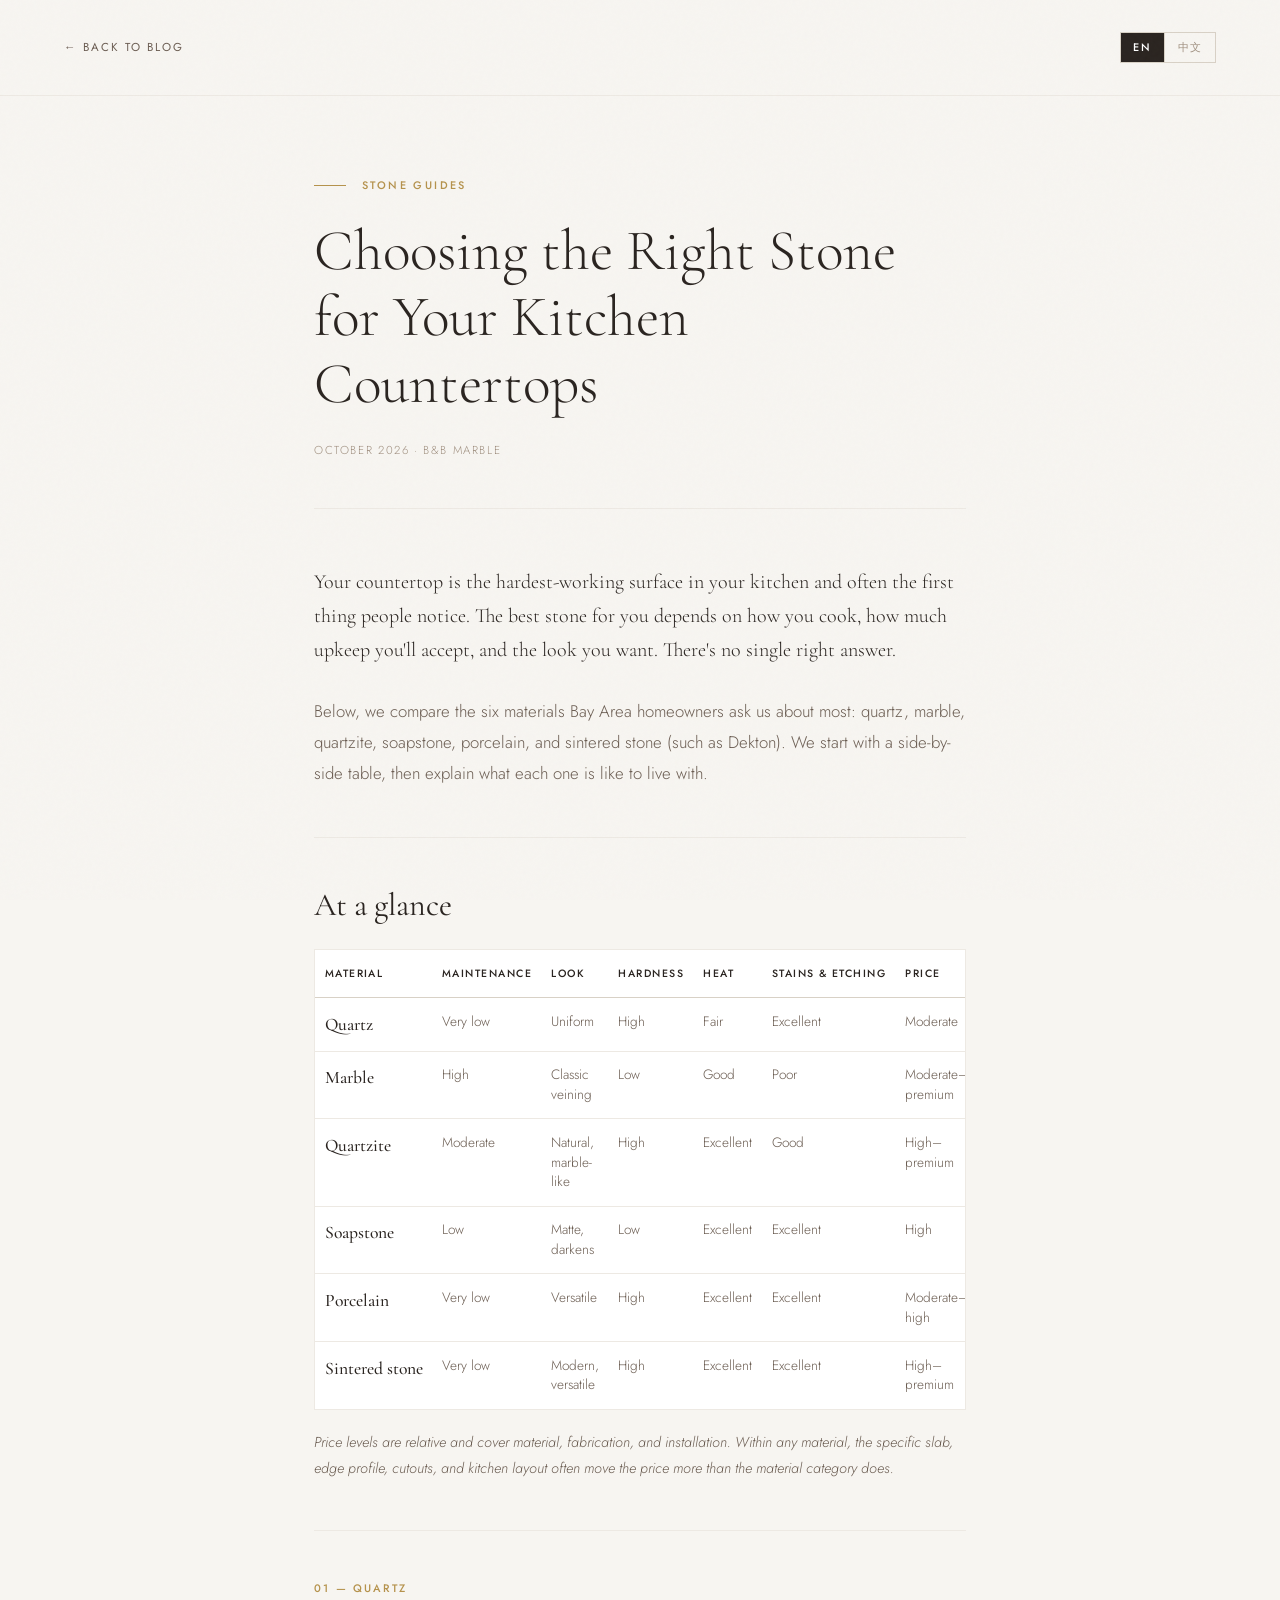
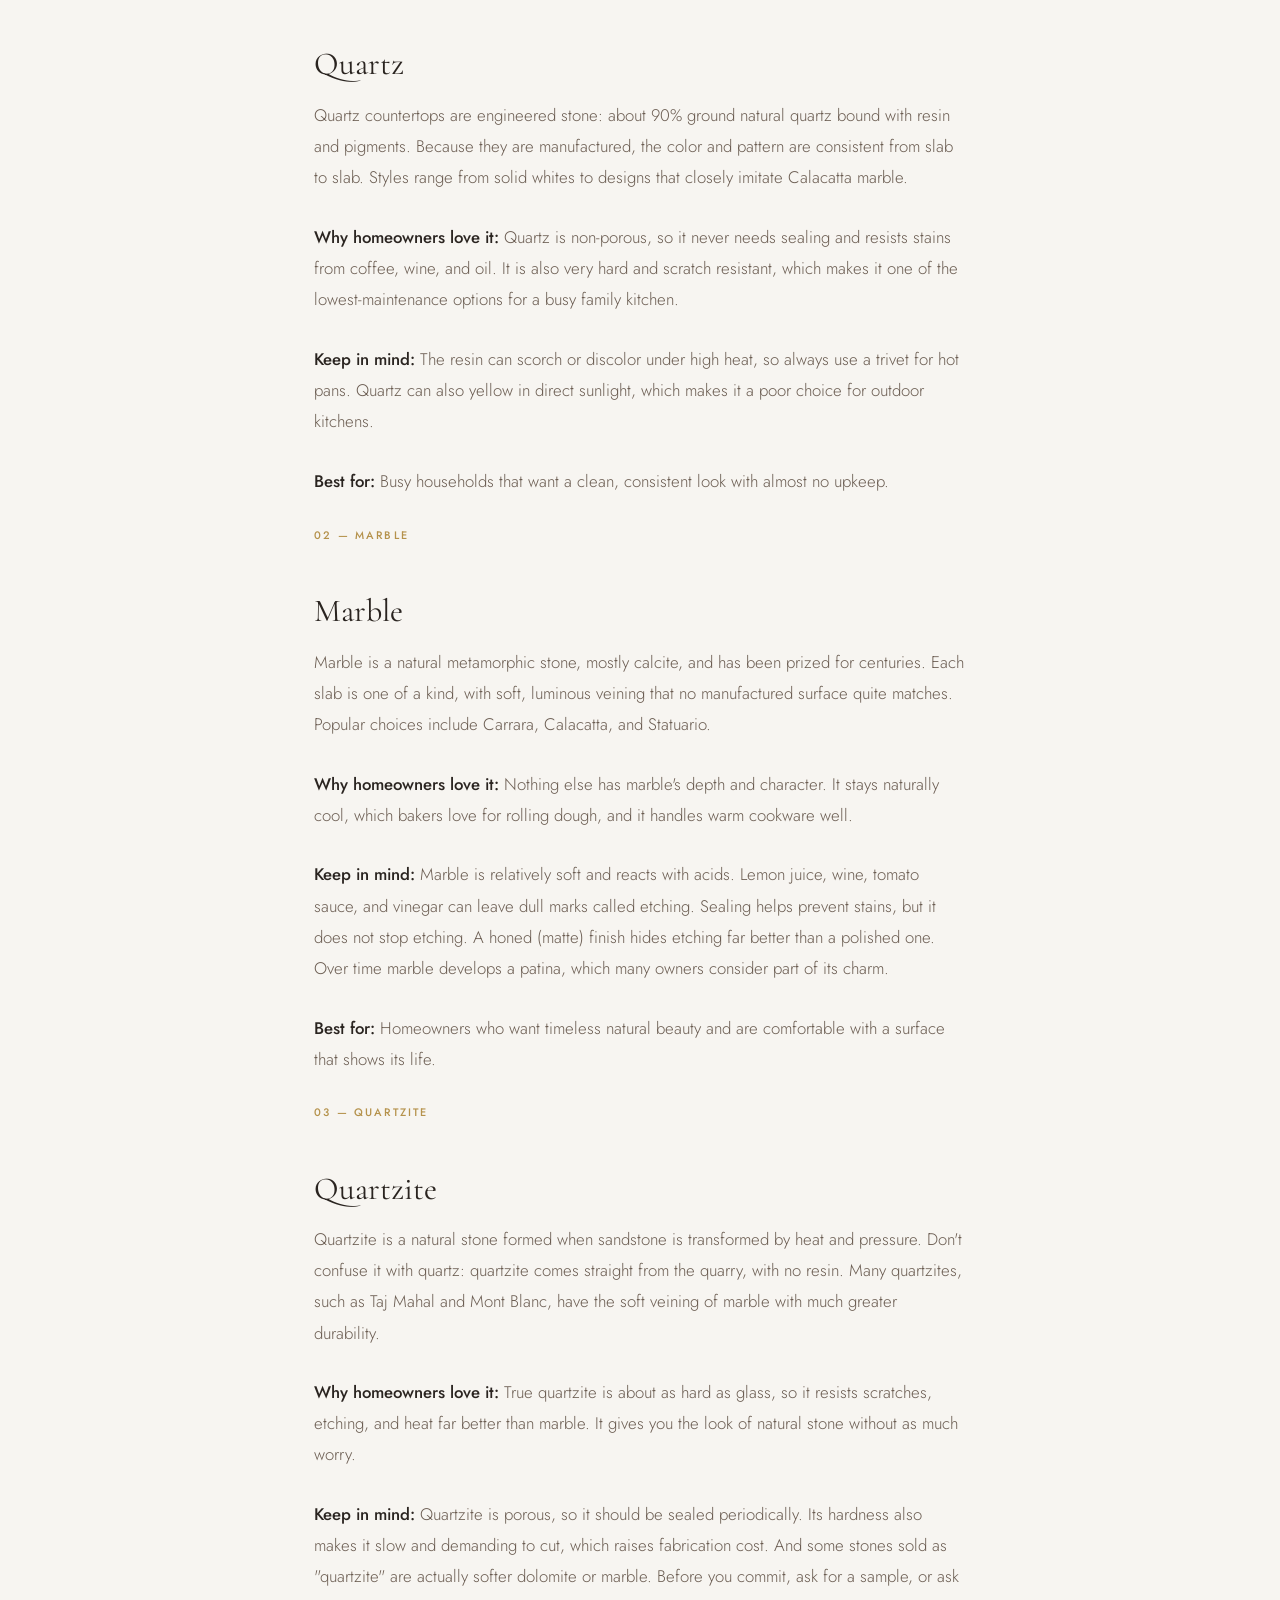
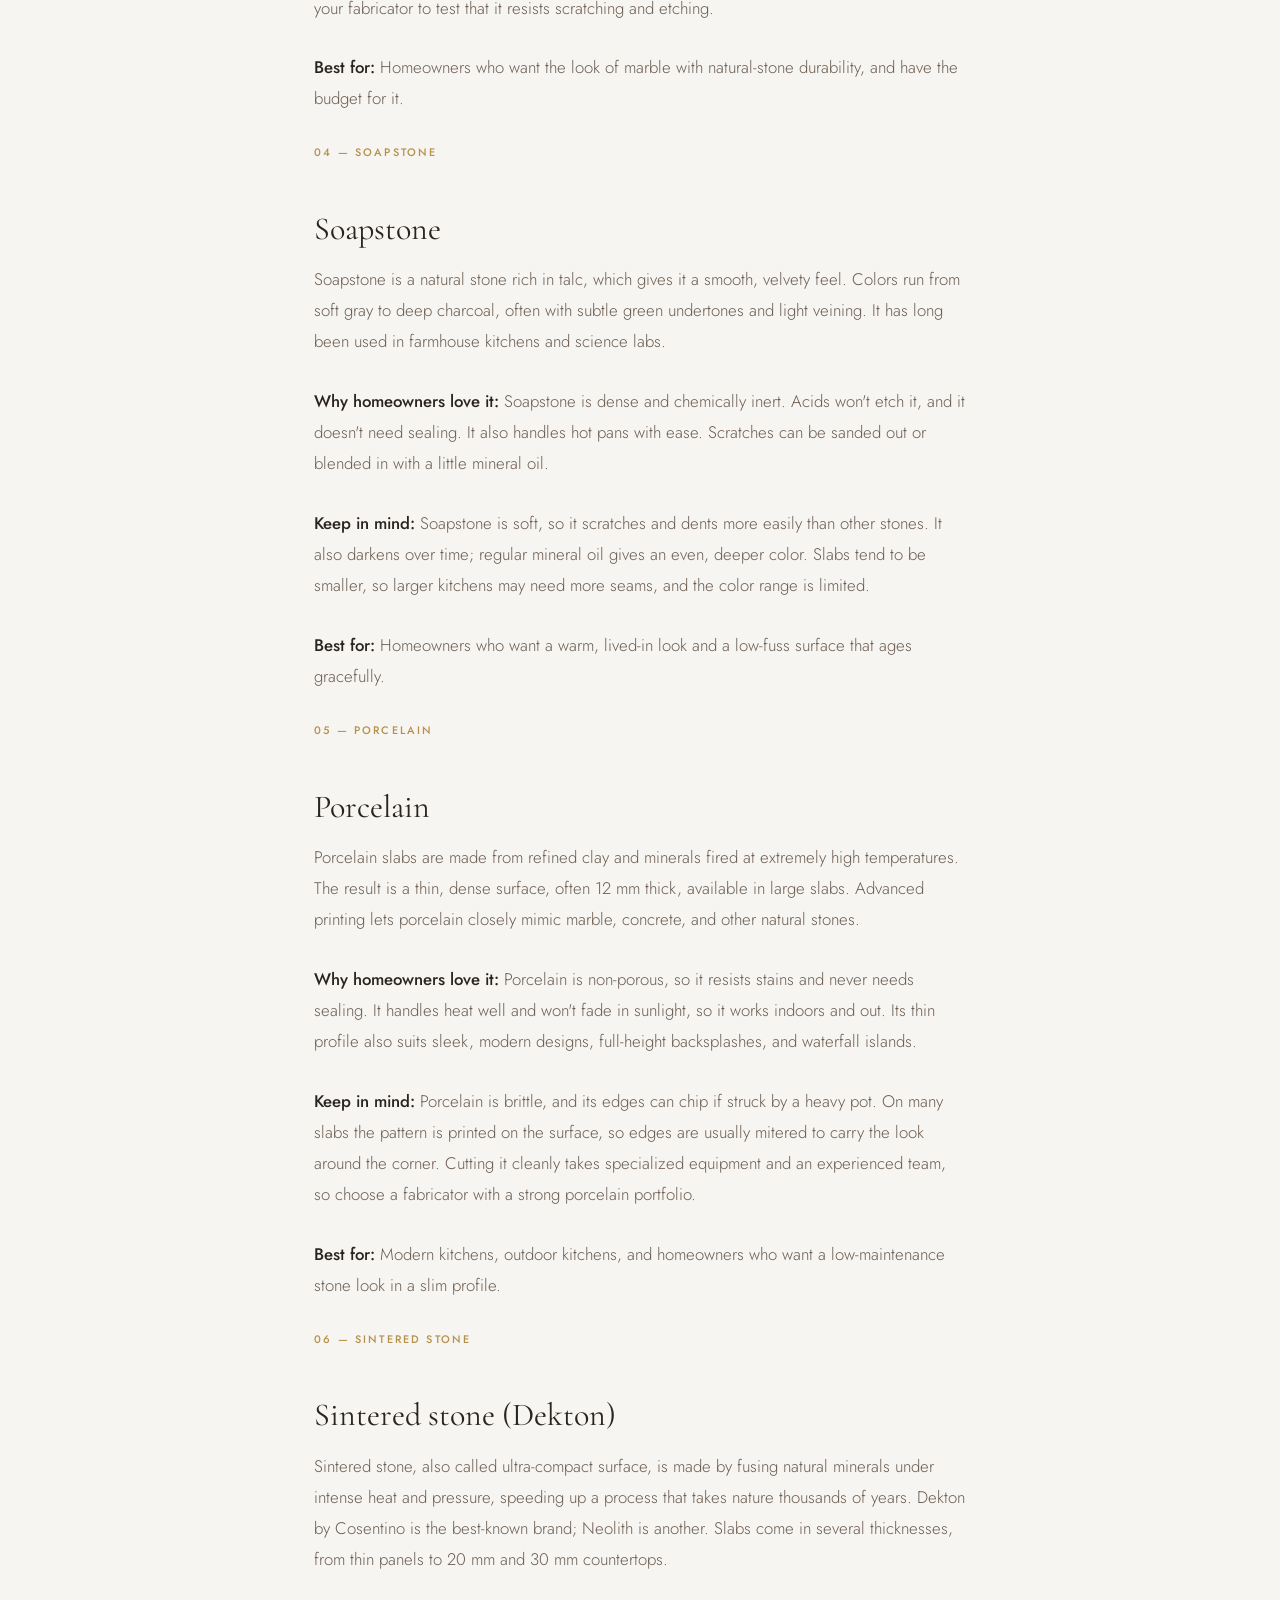
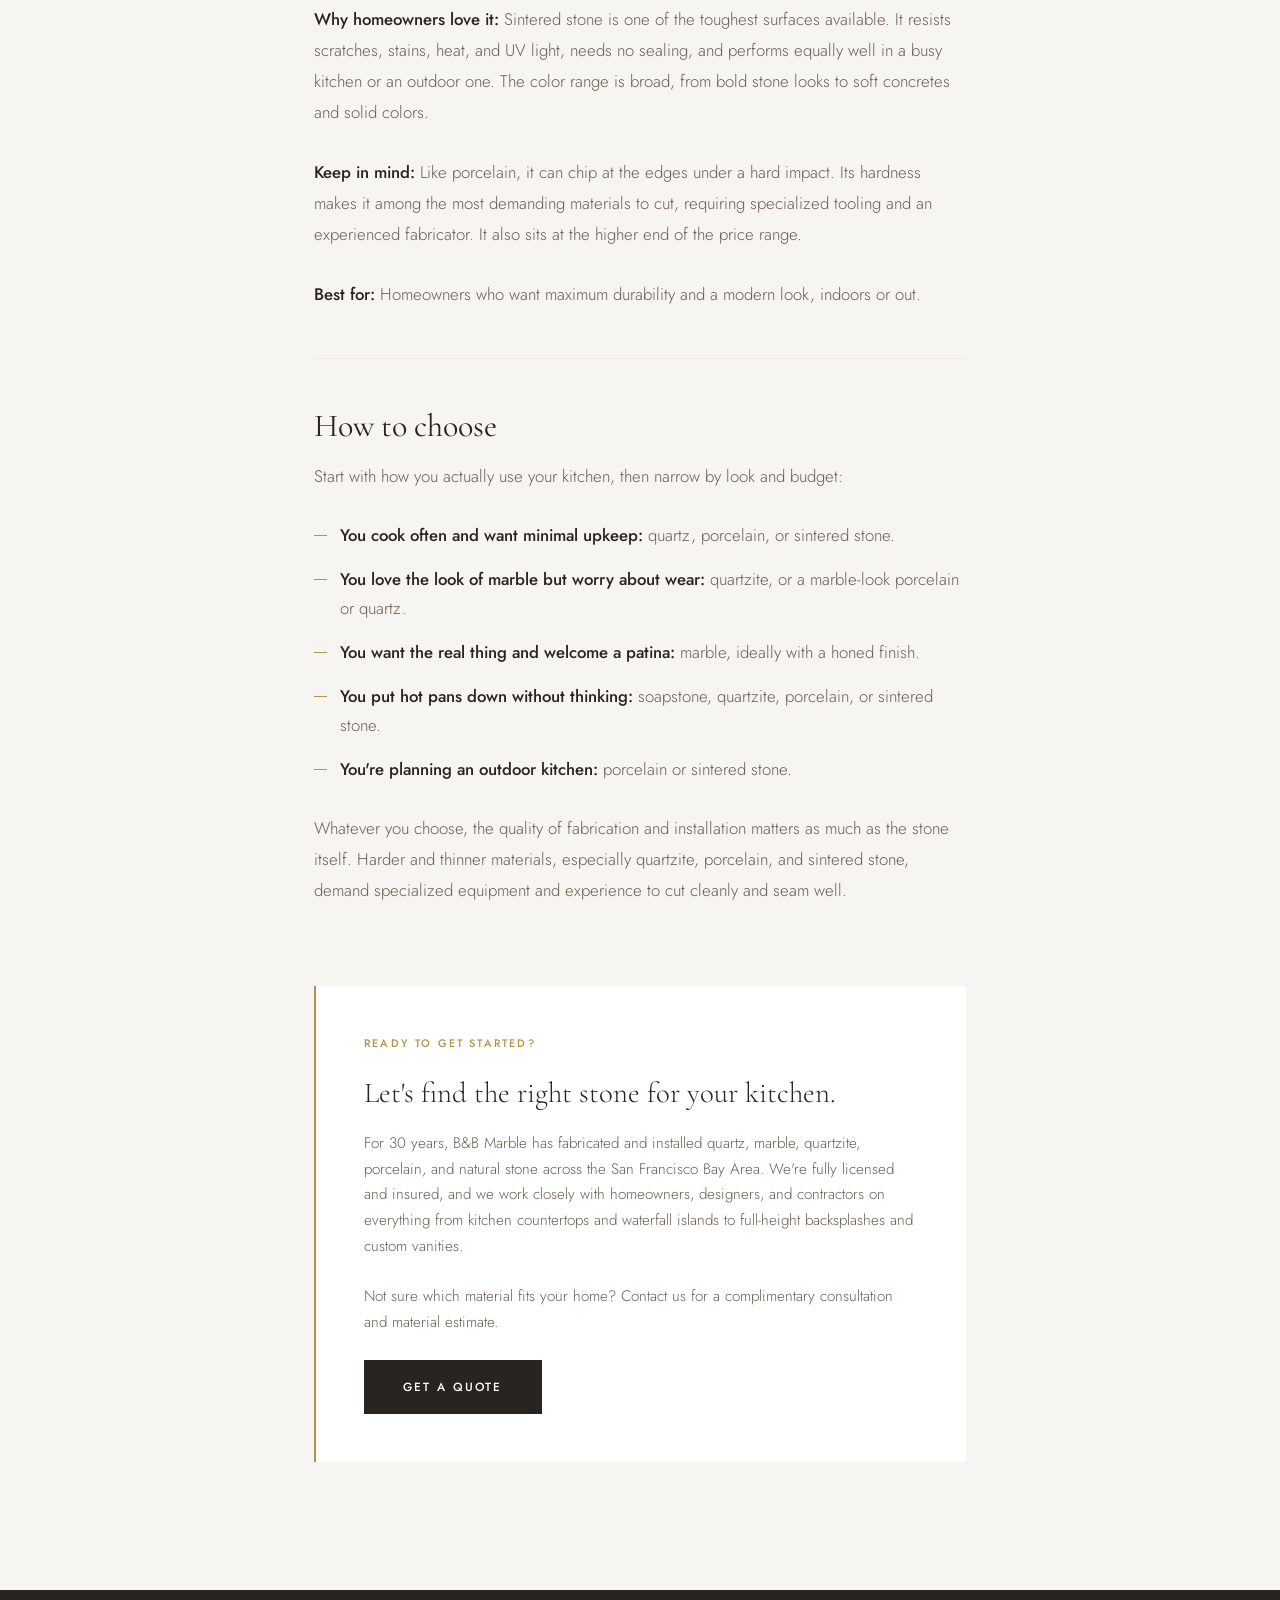
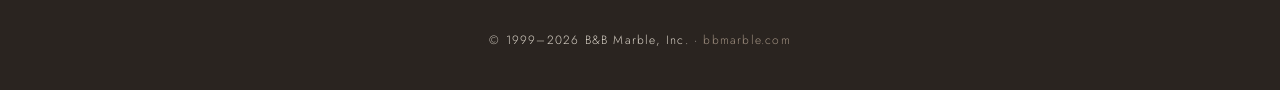
==== blog-choosing-countertop-stone.html @ 319de71a "Add countertop stone guide blog post New bilingual (EN/中文) post comparing quartz, marble, quartzite," ====
<!DOCTYPE html>

<html lang="en">
<head>
<!-- Google tag (gtag.js) -->
<script async src="https://www.googletagmanager.com/gtag/js?id=G-QX83C6P0LD"></script>
<script>
  window.dataLayer = window.dataLayer || [];
  function gtag(){dataLayer.push(arguments);}
  gtag('js', new Date());
  gtag('config', 'G-QX83C6P0LD');
</script>
<meta charset="utf-8"/>
<meta content="width=device-width, initial-scale=1.0" name="viewport"/>
<title>Choosing the Right Stone for Your Kitchen Countertops | B&amp;B Marble, Inc.</title>
<meta name="description" content="Quartz, marble, quartzite, soapstone, porcelain, or sintered stone? Compare maintenance, look, durability, price, and fabrication to find the right countertop for your kitchen."/>
<link href="https://fonts.googleapis.com" rel="preconnect"/>
<link crossorigin="" href="https://fonts.gstatic.com" rel="preconnect"/>
<link href="https://fonts.googleapis.com/css2?family=Cormorant+Garamond:ital,wght@0,300;0,400;0,500;1,300;1,400&amp;family=Jost:wght@300;400;500&amp;family=Noto+Serif+SC:wght@300;400&amp;display=swap" rel="stylesheet"/>
<style>
    :root {
      --cream:      #f7f5f1;
      --white:      #ffffff;
      --stone-100:  #ede9e3;
      --stone-200:  #d8d1c6;
      --stone-400:  #a09080;
      --stone-600:  #6b5d52;
      --charcoal:   #2a2420;
      --gold:       #b5924c;
      --font-display: 'Cormorant Garamond', Georgia, serif;
      --font-body:    'Jost', sans-serif;
      --font-zh:      'Noto Serif SC', serif;
      --gutter: clamp(1.5rem, 5vw, 4rem);
    }

    *, *::before, *::after { box-sizing: border-box; margin: 0; padding: 0; }
    html { scroll-behavior: smooth; font-size: 16px; }
    body {
      background: var(--cream);
      color: var(--charcoal);
      font-family: var(--font-body);
      font-weight: 300;
      line-height: 1.7;
      overflow-x: hidden;
    }
    body.zh { font-family: var(--font-zh); }
    a { color: inherit; text-decoration: none; }

    body::before {
      content: '';
      position: fixed;
      inset: 0;
      background-image: url("data:image/svg+xml,%3Csvg viewBox='0 0 256 256' xmlns='http://www.w3.org/2000/svg'%3E%3Cfilter id='n'%3E%3CfeTurbulence type='fractalNoise' baseFrequency='0.9' numOctaves='4' stitchTiles='stitch'/%3E%3C/filter%3E%3Crect width='100%25' height='100%25' filter='url(%23n)' opacity='0.04'/%3E%3C/svg%3E");
      pointer-events: none;
      z-index: 9999;
      opacity: .55;
    }

    /* Language */
    .en { display: initial; }
    .zh-text { display: none; }
    body.zh .en { display: none; }
    body.zh .zh-text { display: initial; }
    .en-block { display: block; }
    .zh-block { display: none; }
    body.zh .en-block { display: none; }
    body.zh .zh-block { display: block; }

    /* Header */
    .site-header {
      display: flex;
      align-items: center;
      justify-content: space-between;
      padding: 2rem var(--gutter);
      border-bottom: 1px solid var(--stone-100);
    }
    .back-link {
      font-size: .72rem;
      font-weight: 400;
      letter-spacing: .18em;
      text-transform: uppercase;
      color: var(--stone-600);
      transition: color .2s;
    }
    .back-link:hover { color: var(--gold); }

    .lang-toggle {
      display: flex;
      align-items: center;
      border: 1px solid var(--stone-200);
      overflow: hidden;
    }
    .lang-btn {
      font-size: .68rem;
      font-weight: 500;
      letter-spacing: .12em;
      text-transform: uppercase;
      padding: .4rem .8rem;
      cursor: pointer;
      background: transparent;
      border: none;
      color: var(--stone-400);
      transition: background .2s, color .2s;
      font-family: var(--font-body);
    }
    .lang-btn.active { background: var(--charcoal); color: var(--white); }
    .lang-btn:hover:not(.active) { color: var(--gold); }
    .lang-divider { width: 1px; background: var(--stone-200); align-self: stretch; }

    /* Article layout */
    .article-wrap {
      max-width: 780px;
      margin-inline: auto;
      padding: 5rem var(--gutter) 8rem;
    }

    /* Post header */
    .post-category {
      font-size: .68rem;
      font-weight: 500;
      letter-spacing: .22em;
      text-transform: uppercase;
      color: var(--gold);
      display: flex;
      align-items: center;
      gap: 1rem;
      margin-bottom: 1.5rem;
    }
    .post-category::before {
      content: '';
      display: block;
      width: 2rem;
      height: 1px;
      background: var(--gold);
    }
    .post-title {
      font-family: var(--font-display);
      font-size: clamp(2.2rem, 5vw, 3.6rem);
      font-weight: 300;
      line-height: 1.15;
      color: var(--charcoal);
      margin-bottom: 1.5rem;
    }
    body.zh .post-title { font-family: var(--font-zh); font-size: clamp(1.8rem, 4vw, 2.8rem); }

    .post-meta {
      font-size: .72rem;
      letter-spacing: .14em;
      text-transform: uppercase;
      color: var(--stone-400);
      padding-bottom: 3rem;
      border-bottom: 1px solid var(--stone-100);
      margin-bottom: 3.5rem;
    }

    /* Article body */
    .article-body p {
      font-size: 1.05rem;
      color: var(--stone-600);
      margin-bottom: 1.8rem;
      line-height: 1.85;
    }
    .article-body p:first-child {
      font-family: var(--font-display);
      font-size: 1.25rem;
      color: var(--charcoal);
      font-weight: 300;
      line-height: 1.7;
    }
    body.zh .article-body p:first-child { font-family: var(--font-zh); }
    .article-body strong { font-weight: 500; color: var(--charcoal); }

    .article-body h2 {
      font-family: var(--font-display);
      font-size: clamp(1.5rem, 3vw, 2rem);
      font-weight: 400;
      color: var(--charcoal);
      margin-top: 3rem;
      margin-bottom: 1rem;
      line-height: 1.2;
    }
    body.zh .article-body h2 { font-family: var(--font-zh); font-size: 1.4rem; }

    .article-body .step-num {
      display: block;
      font-size: .68rem;
      font-weight: 500;
      letter-spacing: .2em;
      text-transform: uppercase;
      color: var(--gold);
      margin-bottom: .4rem;
    }

    .article-divider {
      border: none;
      border-top: 1px solid var(--stone-100);
      margin: 3rem 0;
    }

    /* Comparison table */
    .table-wrap {
      overflow-x: auto;
      margin: 1.5rem 0 1.2rem;
      background: var(--white);
      border: 1px solid var(--stone-100);
      -webkit-overflow-scrolling: touch;
    }
    .compare-table {
      width: 100%;
      min-width: 640px;
      border-collapse: collapse;
      font-size: .85rem;
      line-height: 1.45;
      color: var(--stone-600);
    }
    .compare-table th {
      text-align: left;
      font-size: .66rem;
      font-weight: 500;
      letter-spacing: .14em;
      text-transform: uppercase;
      color: var(--charcoal);
      padding: 1rem .6rem;
      border-bottom: 1px solid var(--stone-200);
      white-space: nowrap;
    }
    body.zh .compare-table th { letter-spacing: .06em; font-size: .78rem; }
    .compare-table td {
      padding: .85rem .6rem;
      border-bottom: 1px solid var(--stone-100);
      vertical-align: top;
    }
    .compare-table td:first-child {
      font-family: var(--font-display);
      font-size: 1.1rem;
      font-weight: 500;
      color: var(--charcoal);
      white-space: nowrap;
    }
    body.zh .compare-table td:first-child { font-family: var(--font-zh); font-size: .95rem; }
    .compare-table tbody tr:last-child td { border-bottom: none; }
    .table-note { font-size: .9rem !important; font-style: italic; }
    body.zh .table-note { font-style: normal; }

    /* Lists */
    .article-body ul {
      list-style: none;
      margin: 0 0 1.8rem;
    }
    .article-body li {
      position: relative;
      padding-left: 1.6rem;
      margin-bottom: .9rem;
      font-size: 1.05rem;
      color: var(--stone-600);
      line-height: 1.75;
    }
    .article-body li::before {
      content: '';
      position: absolute;
      left: 0;
      top: .85em;
      width: .8rem;
      height: 1px;
      background: var(--gold);
    }

    /* CTA section */
    .post-cta {
      margin-top: 5rem;
      padding: 3rem;
      background: var(--white);
      border-left: 2px solid var(--gold);
    }
    .post-cta-label {
      font-size: .68rem;
      font-weight: 500;
      letter-spacing: .2em;
      text-transform: uppercase;
      color: var(--gold);
      margin-bottom: 1rem;
    }
    .post-cta h3 {
      font-family: var(--font-display);
      font-size: 1.8rem;
      font-weight: 300;
      color: var(--charcoal);
      margin-bottom: .8rem;
    }
    body.zh .post-cta h3 { font-family: var(--font-zh); font-size: 1.4rem; }
    .post-cta p {
      font-size: .95rem;
      color: var(--stone-600);
      margin-bottom: 1.5rem;
    }
    .btn-primary {
      display: inline-block;
      font-size: .74rem;
      font-weight: 500;
      letter-spacing: .16em;
      text-transform: uppercase;
      color: var(--white);
      background: var(--charcoal);
      padding: 1rem 2.4rem;
      border: 1px solid var(--charcoal);
      transition: background .25s, color .25s, border-color .25s;
    }
    .btn-primary:hover { background: var(--gold); border-color: var(--gold); }

    /* Footer */
    footer {
      background: var(--charcoal);
      color: var(--stone-200);
      padding: 2.5rem var(--gutter);
      text-align: center;
      font-size: .75rem;
      letter-spacing: .1em;
    }
    footer a { color: var(--stone-400); transition: color .2s; }
    footer a:hover { color: var(--gold); }

    @media (max-width: 640px) {
      .post-cta { padding: 2rem 1.5rem; }
    }
  </style>
</head>
<body>
<header class="site-header">
<a class="back-link" href="blog.html">
<span class="en">← Back to Blog</span><span class="zh-text">← 返回博客</span>
</a>
<div class="lang-toggle">
<button class="lang-btn active" id="btn-en" onclick="setLang('en')">EN</button>
<div class="lang-divider"></div>
<button class="lang-btn" id="btn-zh" onclick="setLang('zh')">中文</button>
</div>
</header>
<article class="article-wrap">
<header>
<div class="post-category">
<span class="en">Stone Guides</span><span class="zh-text">石材指南</span>
</div>
<h1 class="post-title">
<span class="en-block">Choosing the Right Stone for Your Kitchen Countertops</span>
<span class="zh-block">如何为厨房台面选择合适的石材</span>
</h1>
<div class="post-meta">October 2026  ·  B&amp;B Marble</div>
</header>
<div class="article-body">
<p>
<span class="en-block">Your countertop is the hardest-working surface in your kitchen and often the first thing people notice. The best stone for you depends on how you cook, how much upkeep you'll accept, and the look you want. There's no single right answer.</span>
<span class="zh-block">台面是厨房里使用最频繁的表面，往往也是人们第一眼注意到的地方。最适合您的石材，取决于您的烹饪习惯、愿意投入多少日常保养，以及您想要的整体风格。并没有唯一的标准答案。</span>
</p>
<p>
<span class="en-block">Below, we compare the six materials Bay Area homeowners ask us about most: quartz, marble, quartzite, soapstone, porcelain, and sintered stone (such as Dekton). We start with a side-by-side table, then explain what each one is like to live with.</span>
<span class="zh-block">下面，我们将对比湾区业主最常咨询的六种材料：石英石、大理石、石英岩、皂石、瓷砖板材，以及烧结石（如 Dekton）。我们先用一张对比表格一览全貌，再逐一介绍每种材料在日常生活中的表现。</span>
</p>

<hr class="article-divider"/>
<h2>
<span class="en-block">At a glance</span>
<span class="zh-block">一览对比</span>
</h2>
<div class="table-wrap"><table class="compare-table">
<thead>
<tr>
<th><span class="en">Material</span><span class="zh-text">材料</span></th>
<th><span class="en">Maintenance</span><span class="zh-text">保养</span></th>
<th><span class="en">Look</span><span class="zh-text">外观</span></th>
<th><span class="en">Hardness</span><span class="zh-text">硬度</span></th>
<th><span class="en">Heat</span><span class="zh-text">耐热</span></th>
<th><span class="en">Stains &amp; etching</span><span class="zh-text">防污与防蚀</span></th>
<th><span class="en">Price</span><span class="zh-text">价格</span></th>
<th><span class="en">Fabrication</span><span class="zh-text">加工难度</span></th>
</tr>
</thead>
<tbody>
<tr>
<td><span class="en">Quartz</span><span class="zh-text">石英石</span></td>
<td><span class="en">Very low</span><span class="zh-text">极低</span></td>
<td><span class="en">Uniform</span><span class="zh-text">均匀一致</span></td>
<td><span class="en">High</span><span class="zh-text">高</span></td>
<td><span class="en">Fair</span><span class="zh-text">一般</span></td>
<td><span class="en">Excellent</span><span class="zh-text">极佳</span></td>
<td><span class="en">Moderate</span><span class="zh-text">中等</span></td>
<td><span class="en">Easy</span><span class="zh-text">容易</span></td>
</tr>
<tr>
<td><span class="en">Marble</span><span class="zh-text">大理石</span></td>
<td><span class="en">High</span><span class="zh-text">高</span></td>
<td><span class="en">Classic veining</span><span class="zh-text">经典纹理</span></td>
<td><span class="en">Low</span><span class="zh-text">低</span></td>
<td><span class="en">Good</span><span class="zh-text">良好</span></td>
<td><span class="en">Poor</span><span class="zh-text">较差</span></td>
<td><span class="en">Moderate–premium</span><span class="zh-text">中等至高端</span></td>
<td><span class="en">Moderate</span><span class="zh-text">中等</span></td>
</tr>
<tr>
<td><span class="en">Quartzite</span><span class="zh-text">石英岩</span></td>
<td><span class="en">Moderate</span><span class="zh-text">中等</span></td>
<td><span class="en">Natural, marble-like</span><span class="zh-text">天然，似大理石</span></td>
<td><span class="en">High</span><span class="zh-text">高</span></td>
<td><span class="en">Excellent</span><span class="zh-text">极佳</span></td>
<td><span class="en">Good</span><span class="zh-text">良好</span></td>
<td><span class="en">High–premium</span><span class="zh-text">较高至高端</span></td>
<td><span class="en">Difficult</span><span class="zh-text">困难</span></td>
</tr>
<tr>
<td><span class="en">Soapstone</span><span class="zh-text">皂石</span></td>
<td><span class="en">Low</span><span class="zh-text">低</span></td>
<td><span class="en">Matte, darkens</span><span class="zh-text">哑光，会逐渐变深</span></td>
<td><span class="en">Low</span><span class="zh-text">低</span></td>
<td><span class="en">Excellent</span><span class="zh-text">极佳</span></td>
<td><span class="en">Excellent</span><span class="zh-text">极佳</span></td>
<td><span class="en">High</span><span class="zh-text">较高</span></td>
<td><span class="en">Easy</span><span class="zh-text">容易</span></td>
</tr>
<tr>
<td><span class="en">Porcelain</span><span class="zh-text">瓷砖板材</span></td>
<td><span class="en">Very low</span><span class="zh-text">极低</span></td>
<td><span class="en">Versatile</span><span class="zh-text">风格多样</span></td>
<td><span class="en">High</span><span class="zh-text">高</span></td>
<td><span class="en">Excellent</span><span class="zh-text">极佳</span></td>
<td><span class="en">Excellent</span><span class="zh-text">极佳</span></td>
<td><span class="en">Moderate–high</span><span class="zh-text">中等至较高</span></td>
<td><span class="en">Difficult</span><span class="zh-text">困难</span></td>
</tr>
<tr>
<td><span class="en">Sintered stone</span><span class="zh-text">烧结石</span></td>
<td><span class="en">Very low</span><span class="zh-text">极低</span></td>
<td><span class="en">Modern, versatile</span><span class="zh-text">现代，风格多样</span></td>
<td><span class="en">High</span><span class="zh-text">高</span></td>
<td><span class="en">Excellent</span><span class="zh-text">极佳</span></td>
<td><span class="en">Excellent</span><span class="zh-text">极佳</span></td>
<td><span class="en">High–premium</span><span class="zh-text">较高至高端</span></td>
<td><span class="en">Difficult</span><span class="zh-text">困难</span></td>
</tr>
</tbody>
</table></div>
<p class="table-note">
<span class="en-block">Price levels are relative and cover material, fabrication, and installation. Within any material, the specific slab, edge profile, cutouts, and kitchen layout often move the price more than the material category does.</span>
<span class="zh-block">价格等级为相对比较，涵盖材料、加工与安装费用。在同一种材料中，具体板材、边缘造型、开孔数量和厨房布局对价格的影响，往往比材料类别本身更大。</span>
</p>

<hr class="article-divider"/>
<span class="step-num"><span class="en">01 — Quartz</span><span class="zh-text">01 — 石英石</span></span>
<h2>
<span class="en-block">Quartz</span>
<span class="zh-block">石英石</span>
</h2>
<p>
<span class="en-block">Quartz countertops are engineered stone: about 90% ground natural quartz bound with resin and pigments. Because they are manufactured, the color and pattern are consistent from slab to slab. Styles range from solid whites to designs that closely imitate Calacatta marble.</span>
<span class="zh-block">石英石台面属于人造石，由约 90% 的天然石英碎料与树脂和颜料结合制成。由于是工业化生产，每块板材的颜色与花纹都保持一致。款式从纯白素色到高度仿真的卡拉卡塔（Calacatta）大理石纹理，应有尽有。</span>
</p>
<p>
<span class="en-block"><strong>Why homeowners love it:</strong> Quartz is non-porous, so it never needs sealing and resists stains from coffee, wine, and oil. It is also very hard and scratch resistant, which makes it one of the lowest-maintenance options for a busy family kitchen.</span>
<span class="zh-block"><strong>业主为何喜爱：</strong>石英石无孔隙，因此无需封釉处理，也不易被咖啡、红酒和油渍沾染。它硬度高、耐刮擦，是繁忙家庭厨房中保养最省心的选择之一。</span>
</p>
<p>
<span class="en-block"><strong>Keep in mind:</strong> The resin can scorch or discolor under high heat, so always use a trivet for hot pans. Quartz can also yellow in direct sunlight, which makes it a poor choice for outdoor kitchens.</span>
<span class="zh-block"><strong>注意事项：</strong>其中的树脂在高温下可能烧焦或变色，放置热锅时请务必使用隔热垫。石英石在阳光直射下也可能泛黄，因此不适合户外厨房。</span>
</p>
<p>
<span class="en-block"><strong>Best for:</strong> Busy households that want a clean, consistent look with almost no upkeep.</span>
<span class="zh-block"><strong>最适合：</strong>希望外观简洁统一、几乎无需保养的忙碌家庭。</span>
</p>

<span class="step-num"><span class="en">02 — Marble</span><span class="zh-text">02 — 大理石</span></span>
<h2>
<span class="en-block">Marble</span>
<span class="zh-block">大理石</span>
</h2>
<p>
<span class="en-block">Marble is a natural metamorphic stone, mostly calcite, and has been prized for centuries. Each slab is one of a kind, with soft, luminous veining that no manufactured surface quite matches. Popular choices include Carrara, Calacatta, and Statuario.</span>
<span class="zh-block">大理石是一种天然变质岩，主要成分为方解石，数百年来一直备受推崇。每一块板材都独一无二，柔和而通透的纹理是任何人造材料都难以比拟的。热门品种包括卡拉拉（Carrara）、卡拉卡塔（Calacatta）和雕刻白（Statuario）。</span>
</p>
<p>
<span class="en-block"><strong>Why homeowners love it:</strong> Nothing else has marble's depth and character. It stays naturally cool, which bakers love for rolling dough, and it handles warm cookware well.</span>
<span class="zh-block"><strong>业主为何喜爱：</strong>大理石的层次感与气质无可替代。它天然保持凉爽，深受烘焙爱好者青睐，非常适合擀面；对温热的炊具也有良好的耐受性。</span>
</p>
<p>
<span class="en-block"><strong>Keep in mind:</strong> Marble is relatively soft and reacts with acids. Lemon juice, wine, tomato sauce, and vinegar can leave dull marks called etching. Sealing helps prevent stains, but it does not stop etching. A honed (matte) finish hides etching far better than a polished one. Over time marble develops a patina, which many owners consider part of its charm.</span>
<span class="zh-block"><strong>注意事项：</strong>大理石质地相对较软，且会与酸性物质发生反应。柠檬汁、红酒、番茄酱和醋都可能留下失去光泽的痕迹，即所谓的"酸蚀"。封釉处理有助于防污，但无法防止酸蚀。亚光（哑面）处理比抛光面更能掩盖酸蚀痕迹。随着时间推移，大理石会形成一层自然的包浆，许多业主认为这正是它的魅力所在。</span>
</p>
<p>
<span class="en-block"><strong>Best for:</strong> Homeowners who want timeless natural beauty and are comfortable with a surface that shows its life.</span>
<span class="zh-block"><strong>最适合：</strong>追求永恒自然之美、并乐于接受台面留下生活痕迹的业主。</span>
</p>

<span class="step-num"><span class="en">03 — Quartzite</span><span class="zh-text">03 — 石英岩</span></span>
<h2>
<span class="en-block">Quartzite</span>
<span class="zh-block">石英岩</span>
</h2>
<p>
<span class="en-block">Quartzite is a natural stone formed when sandstone is transformed by heat and pressure. Don't confuse it with quartz: quartzite comes straight from the quarry, with no resin. Many quartzites, such as Taj Mahal and Mont Blanc, have the soft veining of marble with much greater durability.</span>
<span class="zh-block">石英岩是砂岩在高温高压作用下变质形成的天然石材。请勿将其与石英石混淆：石英岩直接开采自矿山，不含任何树脂。许多石英岩品种，如泰姬玛哈（Taj Mahal）和白朗峰（Mont Blanc），拥有大理石般柔和的纹理，耐用性却高出许多。</span>
</p>
<p>
<span class="en-block"><strong>Why homeowners love it:</strong> True quartzite is about as hard as glass, so it resists scratches, etching, and heat far better than marble. It gives you the look of natural stone without as much worry.</span>
<span class="zh-block"><strong>业主为何喜爱：</strong>真正的石英岩硬度与玻璃相当，在耐刮擦、抗酸蚀和耐热方面都远胜大理石。它让您拥有天然石材的美感，却少了许多顾虑。</span>
</p>
<p>
<span class="en-block"><strong>Keep in mind:</strong> Quartzite is porous, so it should be sealed periodically. Its hardness also makes it slow and demanding to cut, which raises fabrication cost. And some stones sold as "quartzite" are actually softer dolomite or marble. Before you commit, ask for a sample, or ask your fabricator to test that it resists scratching and etching.</span>
<span class="zh-block"><strong>注意事项：</strong>石英岩有孔隙，需要定期封釉。它的高硬度也使切割费时费力，从而提高加工成本。此外，部分以"石英岩"名义出售的石材实际上是较软的白云石或大理石。在做决定之前，请索取样品，或请您的加工商测试其是否真正耐刮擦、抗酸蚀。</span>
</p>
<p>
<span class="en-block"><strong>Best for:</strong> Homeowners who want the look of marble with natural-stone durability, and have the budget for it.</span>
<span class="zh-block"><strong>最适合：</strong>想要大理石外观、又看重天然石材耐用性，并且预算充足的业主。</span>
</p>

<span class="step-num"><span class="en">04 — Soapstone</span><span class="zh-text">04 — 皂石</span></span>
<h2>
<span class="en-block">Soapstone</span>
<span class="zh-block">皂石</span>
</h2>
<p>
<span class="en-block">Soapstone is a natural stone rich in talc, which gives it a smooth, velvety feel. Colors run from soft gray to deep charcoal, often with subtle green undertones and light veining. It has long been used in farmhouse kitchens and science labs.</span>
<span class="zh-block">皂石是一种富含滑石的天然石材，触感顺滑细腻、如丝绒一般。颜色从柔和的浅灰到深炭灰不等，常带有淡淡的绿色底调和轻盈的纹理。长期以来，它一直被用于农舍风格厨房和科学实验室。</span>
</p>
<p>
<span class="en-block"><strong>Why homeowners love it:</strong> Soapstone is dense and chemically inert. Acids won't etch it, and it doesn't need sealing. It also handles hot pans with ease. Scratches can be sanded out or blended in with a little mineral oil.</span>
<span class="zh-block"><strong>业主为何喜爱：</strong>皂石结构致密、化学性质稳定，不会被酸性物质腐蚀，也无需封釉。它能轻松应对热锅。表面划痕可以打磨去除，或用少许矿物油淡化。</span>
</p>
<p>
<span class="en-block"><strong>Keep in mind:</strong> Soapstone is soft, so it scratches and dents more easily than other stones. It also darkens over time; regular mineral oil gives an even, deeper color. Slabs tend to be smaller, so larger kitchens may need more seams, and the color range is limited.</span>
<span class="zh-block"><strong>注意事项：</strong>皂石质地较软，比其他石材更容易出现划痕和凹痕。它的颜色也会随时间逐渐变深；定期涂抹矿物油可让颜色均匀加深。皂石板材尺寸通常较小，较大的厨房可能需要更多拼缝，而且可选颜色有限。</span>
</p>
<p>
<span class="en-block"><strong>Best for:</strong> Homeowners who want a warm, lived-in look and a low-fuss surface that ages gracefully.</span>
<span class="zh-block"><strong>最适合：</strong>喜欢温暖、有生活气息的风格，并希望台面省心耐用、随岁月优雅老化的业主。</span>
</p>

<span class="step-num"><span class="en">05 — Porcelain</span><span class="zh-text">05 — 瓷砖板材</span></span>
<h2>
<span class="en-block">Porcelain</span>
<span class="zh-block">瓷砖板材</span>
</h2>
<p>
<span class="en-block">Porcelain slabs are made from refined clay and minerals fired at extremely high temperatures. The result is a thin, dense surface, often 12 mm thick, available in large slabs. Advanced printing lets porcelain closely mimic marble, concrete, and other natural stones.</span>
<span class="zh-block">瓷砖板材由精制黏土和矿物质经超高温烧制而成，形成轻薄而致密的表面，厚度通常为 12 毫米，并提供大尺寸板材。借助先进的印刷技术，瓷砖板材可以高度还原大理石、混凝土及其他天然石材的质感。</span>
</p>
<p>
<span class="en-block"><strong>Why homeowners love it:</strong> Porcelain is non-porous, so it resists stains and never needs sealing. It handles heat well and won't fade in sunlight, so it works indoors and out. Its thin profile also suits sleek, modern designs, full-height backsplashes, and waterfall islands.</span>
<span class="zh-block"><strong>业主为何喜爱：</strong>瓷砖板材无孔隙，防污且无需封釉。它耐热性好，在阳光下也不会褪色，室内室外皆宜。纤薄的外形尤其适合简约现代的设计、整墙背板和瀑布岛台。</span>
</p>
<p>
<span class="en-block"><strong>Keep in mind:</strong> Porcelain is brittle, and its edges can chip if struck by a heavy pot. On many slabs the pattern is printed on the surface, so edges are usually mitered to carry the look around the corner. Cutting it cleanly takes specialized equipment and an experienced team, so choose a fabricator with a strong porcelain portfolio.</span>
<span class="zh-block"><strong>注意事项：</strong>瓷砖板材质地较脆，边缘若被重锅撞击可能崩边。许多板材的花纹仅印在表面，因此边缘通常采用斜角拼接，让纹理自然延续到转角。要切割得干净利落，需要专业设备和经验丰富的团队，请选择拥有丰富瓷砖板材案例的加工商。</span>
</p>
<p>
<span class="en-block"><strong>Best for:</strong> Modern kitchens, outdoor kitchens, and homeowners who want a low-maintenance stone look in a slim profile.</span>
<span class="zh-block"><strong>最适合：</strong>现代风格厨房、户外厨房，以及希望以纤薄外形呈现石材质感、且易于保养的业主。</span>
</p>

<span class="step-num"><span class="en">06 — Sintered Stone</span><span class="zh-text">06 — 烧结石</span></span>
<h2>
<span class="en-block">Sintered stone (Dekton)</span>
<span class="zh-block">烧结石（Dekton）</span>
</h2>
<p>
<span class="en-block">Sintered stone, also called ultra-compact surface, is made by fusing natural minerals under intense heat and pressure, speeding up a process that takes nature thousands of years. Dekton by Cosentino is the best-known brand; Neolith is another. Slabs come in several thicknesses, from thin panels to 20 mm and 30 mm countertops.</span>
<span class="zh-block">烧结石又称超致密表面材料，是将天然矿物在高温高压下熔合而成，相当于把大自然需要数千年才能完成的过程大大加速。Cosentino 旗下的 Dekton 是最知名的品牌，Neolith 也是常见品牌之一。板材有多种厚度可选，从轻薄面板到 20 毫米和 30 毫米的台面板。</span>
</p>
<p>
<span class="en-block"><strong>Why homeowners love it:</strong> Sintered stone is one of the toughest surfaces available. It resists scratches, stains, heat, and UV light, needs no sealing, and performs equally well in a busy kitchen or an outdoor one. The color range is broad, from bold stone looks to soft concretes and solid colors.</span>
<span class="zh-block"><strong>业主为何喜爱：</strong>烧结石是目前最坚固的台面材料之一。它耐刮擦、防污、耐高温、抗紫外线，无需封釉，无论在繁忙的室内厨房还是户外厨房都同样出色。颜色选择丰富，从大胆的石材纹理到柔和的混凝土质感和纯色，一应俱全。</span>
</p>
<p>
<span class="en-block"><strong>Keep in mind:</strong> Like porcelain, it can chip at the edges under a hard impact. Its hardness makes it among the most demanding materials to cut, requiring specialized tooling and an experienced fabricator. It also sits at the higher end of the price range.</span>
<span class="zh-block"><strong>注意事项：</strong>与瓷砖板材一样，烧结石在受到猛烈撞击时边缘可能崩裂。它的高硬度使其成为最难切割的材料之一，需要专业刀具和经验丰富的加工商。其价格也处于较高区间。</span>
</p>
<p>
<span class="en-block"><strong>Best for:</strong> Homeowners who want maximum durability and a modern look, indoors or out.</span>
<span class="zh-block"><strong>最适合：</strong>追求极致耐用与现代外观的业主，室内室外皆宜。</span>
</p>

<hr class="article-divider"/>
<h2>
<span class="en-block">How to choose</span>
<span class="zh-block">如何选择</span>
</h2>
<p>
<span class="en-block">Start with how you actually use your kitchen, then narrow by look and budget:</span>
<span class="zh-block">先从您实际如何使用厨房出发，再根据外观和预算逐步缩小范围：</span>
</p>
<ul>
<li><span class="en-block"><strong>You cook often and want minimal upkeep:</strong> quartz, porcelain, or sintered stone.</span><span class="zh-block"><strong>经常下厨、希望尽量少保养：</strong>石英石、瓷砖板材或烧结石。</span></li>
<li><span class="en-block"><strong>You love the look of marble but worry about wear:</strong> quartzite, or a marble-look porcelain or quartz.</span><span class="zh-block"><strong>喜欢大理石的外观，却担心磨损：</strong>石英岩，或仿大理石纹理的瓷砖板材或石英石。</span></li>
<li><span class="en-block"><strong>You want the real thing and welcome a patina:</strong> marble, ideally with a honed finish.</span><span class="zh-block"><strong>想要真正的天然大理石，并欣赏岁月包浆：</strong>大理石，最好选择亚光面处理。</span></li>
<li><span class="en-block"><strong>You put hot pans down without thinking:</strong> soapstone, quartzite, porcelain, or sintered stone.</span><span class="zh-block"><strong>习惯随手放下热锅：</strong>皂石、石英岩、瓷砖板材或烧结石。</span></li>
<li><span class="en-block"><strong>You're planning an outdoor kitchen:</strong> porcelain or sintered stone.</span><span class="zh-block"><strong>正在规划户外厨房：</strong>瓷砖板材或烧结石。</span></li>
</ul>
<p>
<span class="en-block">Whatever you choose, the quality of fabrication and installation matters as much as the stone itself. Harder and thinner materials, especially quartzite, porcelain, and sintered stone, demand specialized equipment and experience to cut cleanly and seam well.</span>
<span class="zh-block">无论您选择哪种石材，加工与安装的品质都与石材本身同样重要。越坚硬、越轻薄的材料，尤其是石英岩、瓷砖板材和烧结石，越需要专业设备与丰富经验，才能切割整齐、拼缝精准。</span>
</p>
</div>
<div class="post-cta">
<div class="post-cta-label">
<span class="en">Ready to get started?</span><span class="zh-text">准备开始您的项目？</span>
</div>
<h3>
<span class="en-block">Let's find the right stone for your kitchen.</span>
<span class="zh-block">让我们为您的厨房找到合适的石材。</span>
</h3>
<p>
<span class="en-block">For 30 years, B&amp;B Marble has fabricated and installed quartz, marble, quartzite, porcelain, and natural stone across the San Francisco Bay Area. We're fully licensed and insured, and we work closely with homeowners, designers, and contractors on everything from kitchen countertops and waterfall islands to full-height backsplashes and custom vanities.</span>
<span class="zh-block">30 年来，B&amp;B Marble 一直在旧金山湾区从事石英石、大理石、石英岩、瓷砖板材及天然石材的加工与安装。我们持有完整的执照与保险，与业主、设计师及承包商紧密合作，项目涵盖厨房台面、瀑布岛台、整墙背板以及定制浴室柜等。</span>
</p>
<p>
<span class="en-block">Not sure which material fits your home? Contact us for a complimentary consultation and material estimate.</span>
<span class="zh-block">不确定哪种材料最适合您的家？欢迎联系我们，预约免费咨询与材料估价。</span>
</p>
<a class="btn-primary" href="index.html#contact">
<span class="en">Get a Quote</span><span class="zh-text">获取报价</span>
</a>
</div>
</article>
<footer>
<p>© 1999–2026 B&amp;B Marble, Inc.  ·  <a href="index.html">bbmarble.com</a></p>
</footer>
<script>
  function setLang(lang) {
    const body = document.body;
    const btnEn = document.getElementById('btn-en');
    const btnZh = document.getElementById('btn-zh');
    if (lang === 'zh') {
      body.classList.add('zh');
      btnZh.classList.add('active');
      btnEn.classList.remove('active');
      document.documentElement.setAttribute('lang', 'zh');
    } else {
      body.classList.remove('zh');
      btnEn.classList.add('active');
      btnZh.classList.remove('active');
      document.documentElement.setAttribute('lang', 'en');
    }
    localStorage.setItem('bbmarble-lang', lang);
  }
  const savedLang = localStorage.getItem('bbmarble-lang');
  if (savedLang === 'zh') setLang('zh');
</script>
</body>
</html>
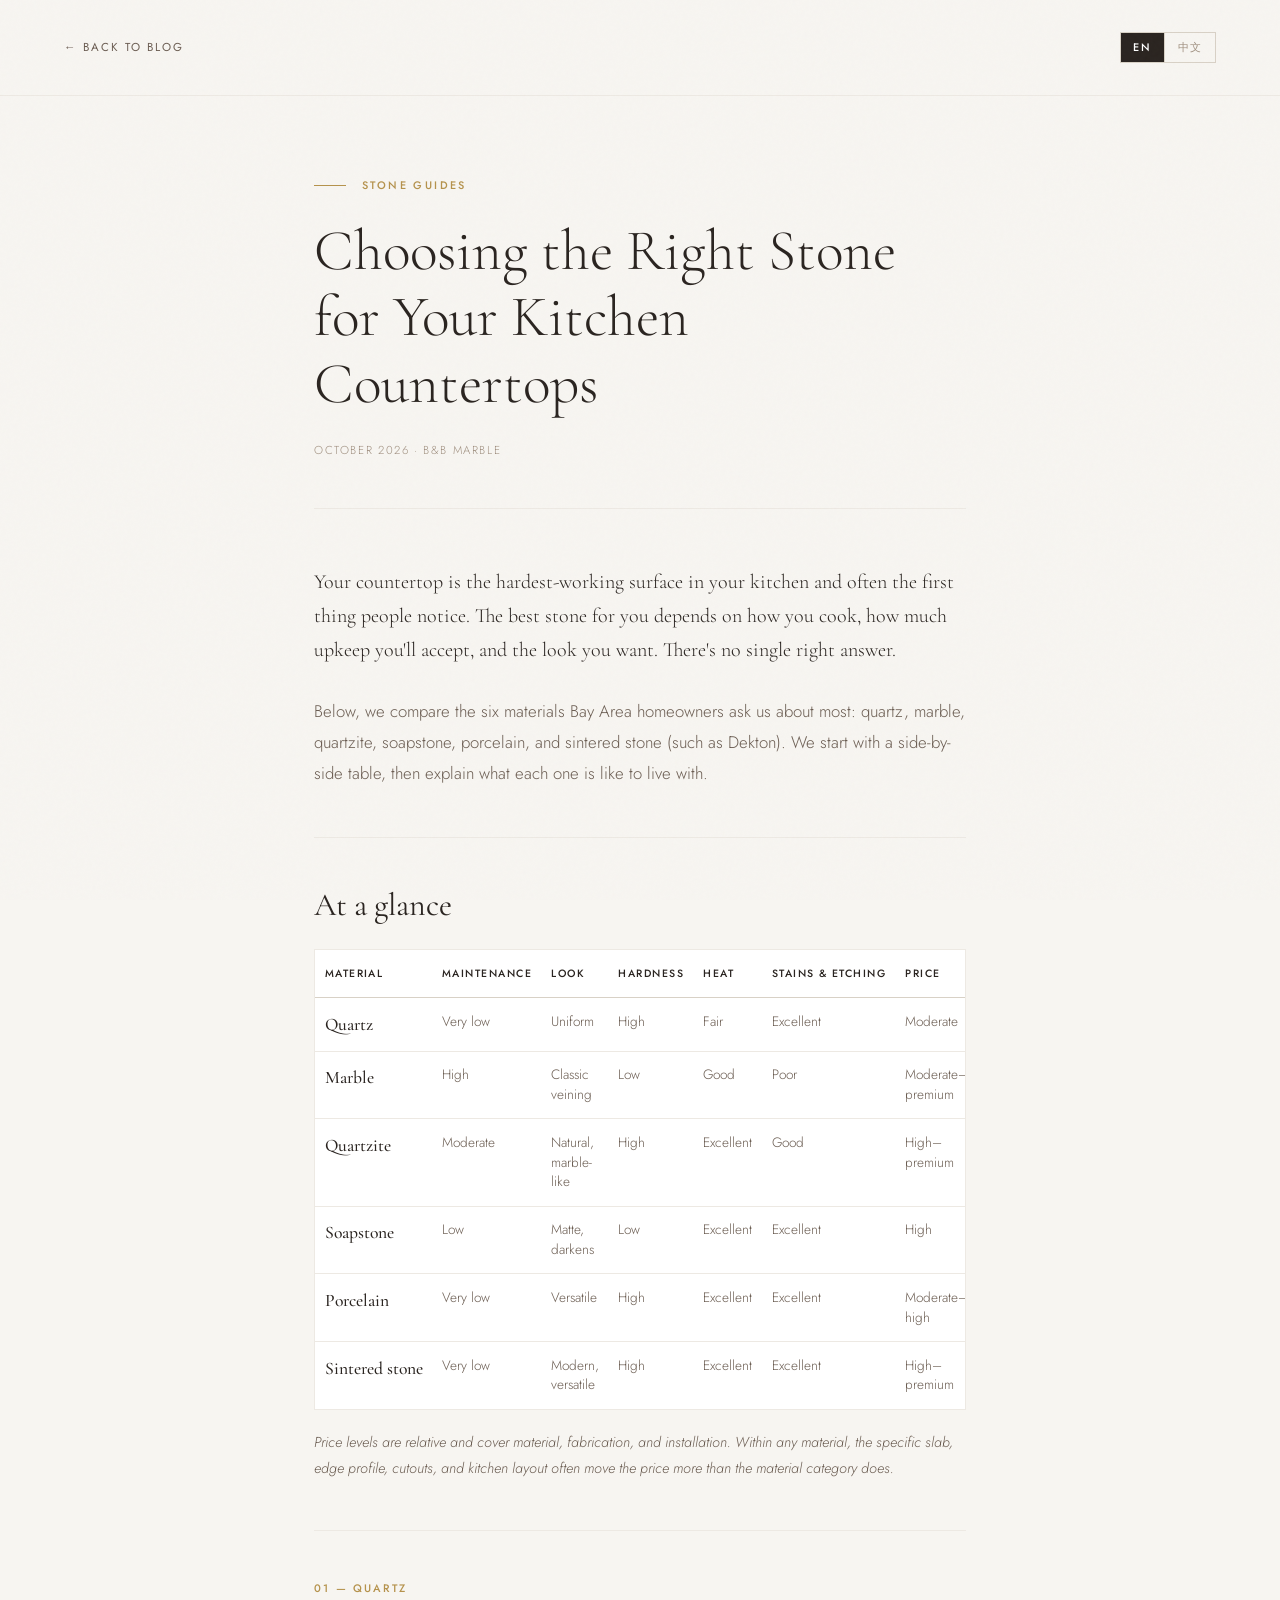
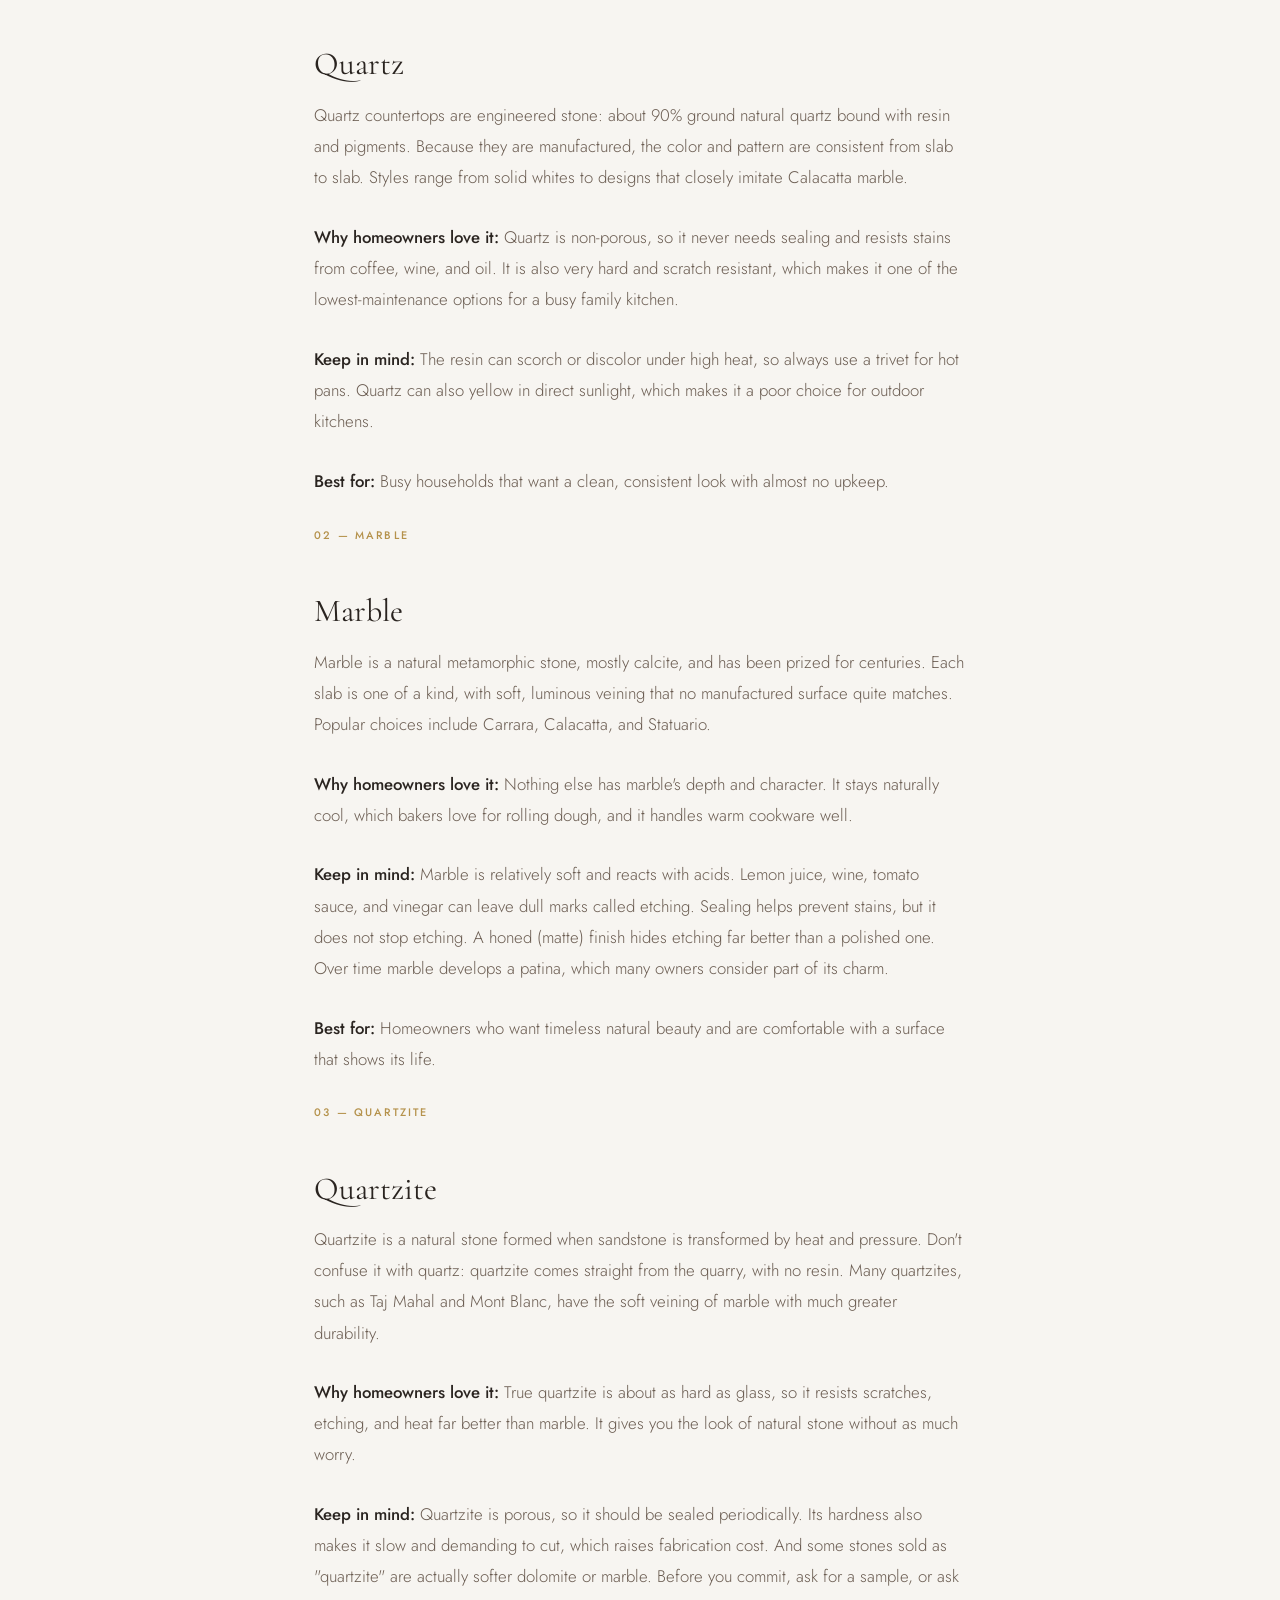
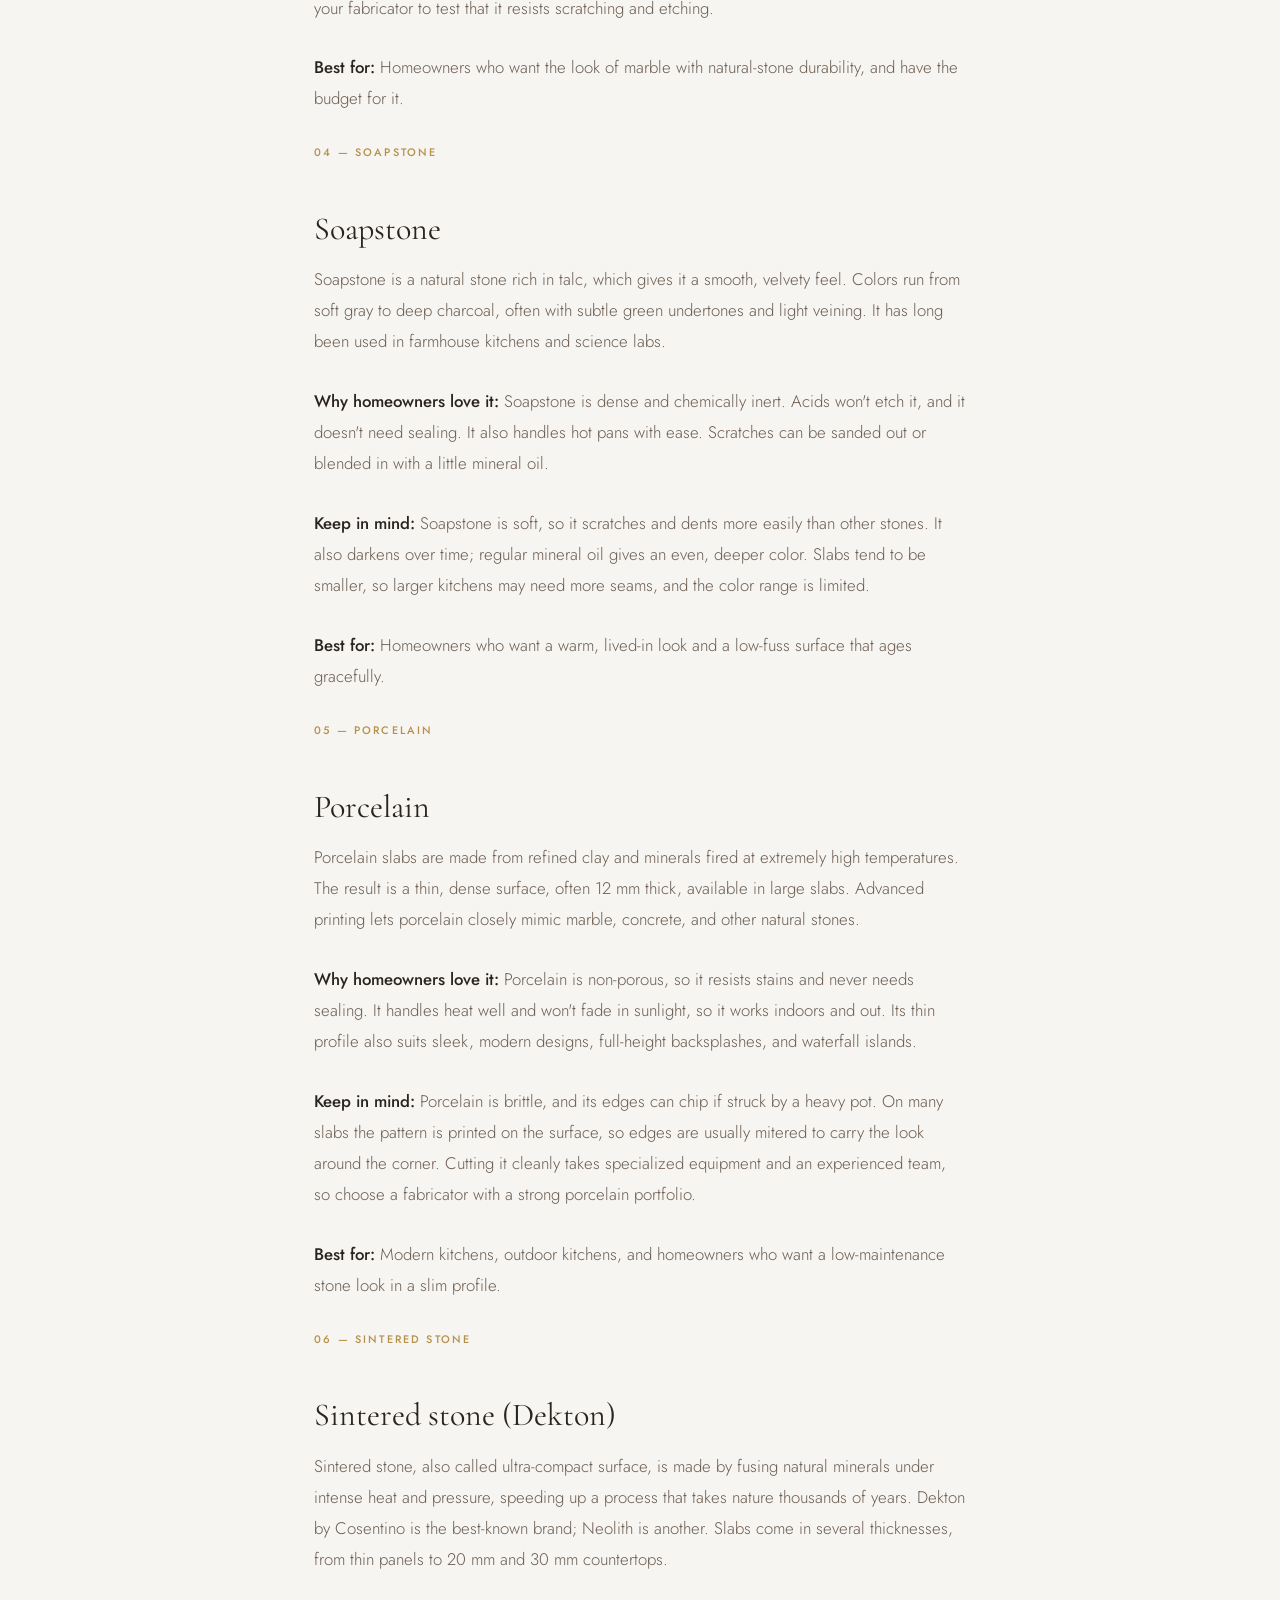
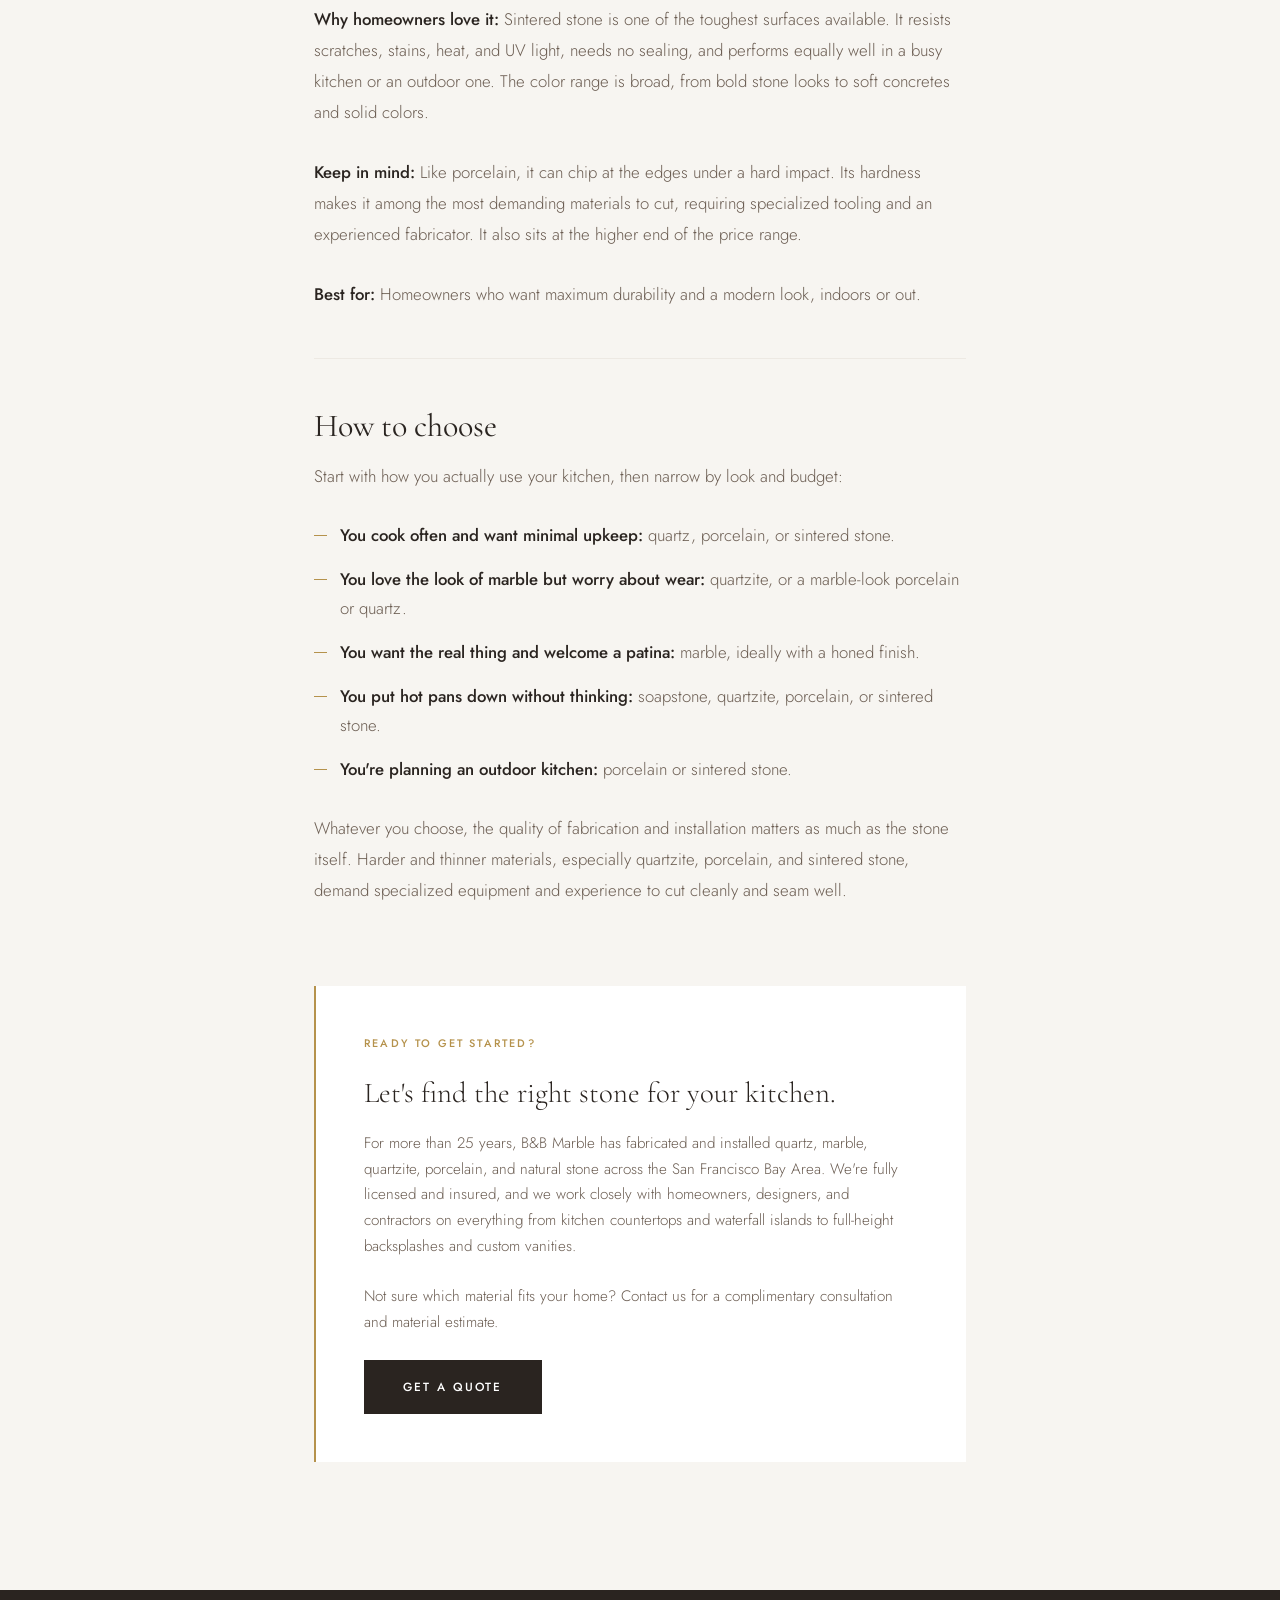
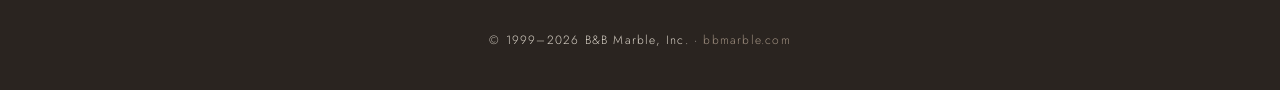
==== commit 5a2c719b: "Update years in business wording on countertop post" ====
--- a/blog-choosing-countertop-stone.html
+++ b/blog-choosing-countertop-stone.html
@@ -605,8 +605,8 @@
 <span class="zh-block">让我们为您的厨房找到合适的石材。</span>
 </h3>
 <p>
-<span class="en-block">For 30 years, B&amp;B Marble has fabricated and installed quartz, marble, quartzite, porcelain, and natural stone across the San Francisco Bay Area. We're fully licensed and insured, and we work closely with homeowners, designers, and contractors on everything from kitchen countertops and waterfall islands to full-height backsplashes and custom vanities.</span>
-<span class="zh-block">30 年来，B&amp;B Marble 一直在旧金山湾区从事石英石、大理石、石英岩、瓷砖板材及天然石材的加工与安装。我们持有完整的执照与保险，与业主、设计师及承包商紧密合作，项目涵盖厨房台面、瀑布岛台、整墙背板以及定制浴室柜等。</span>
+<span class="en-block">For more than 25 years, B&amp;B Marble has fabricated and installed quartz, marble, quartzite, porcelain, and natural stone across the San Francisco Bay Area. We're fully licensed and insured, and we work closely with homeowners, designers, and contractors on everything from kitchen countertops and waterfall islands to full-height backsplashes and custom vanities.</span>
+<span class="zh-block">逾 25 年来，B&amp;B Marble 一直在旧金山湾区从事石英石、大理石、石英岩、瓷砖板材及天然石材的加工与安装。我们持有完整的执照与保险，与业主、设计师及承包商紧密合作，项目涵盖厨房台面、瀑布岛台、整墙背板以及定制浴室柜等。</span>
 </p>
 <p>
 <span class="en-block">Not sure which material fits your home? Contact us for a complimentary consultation and material estimate.</span>
